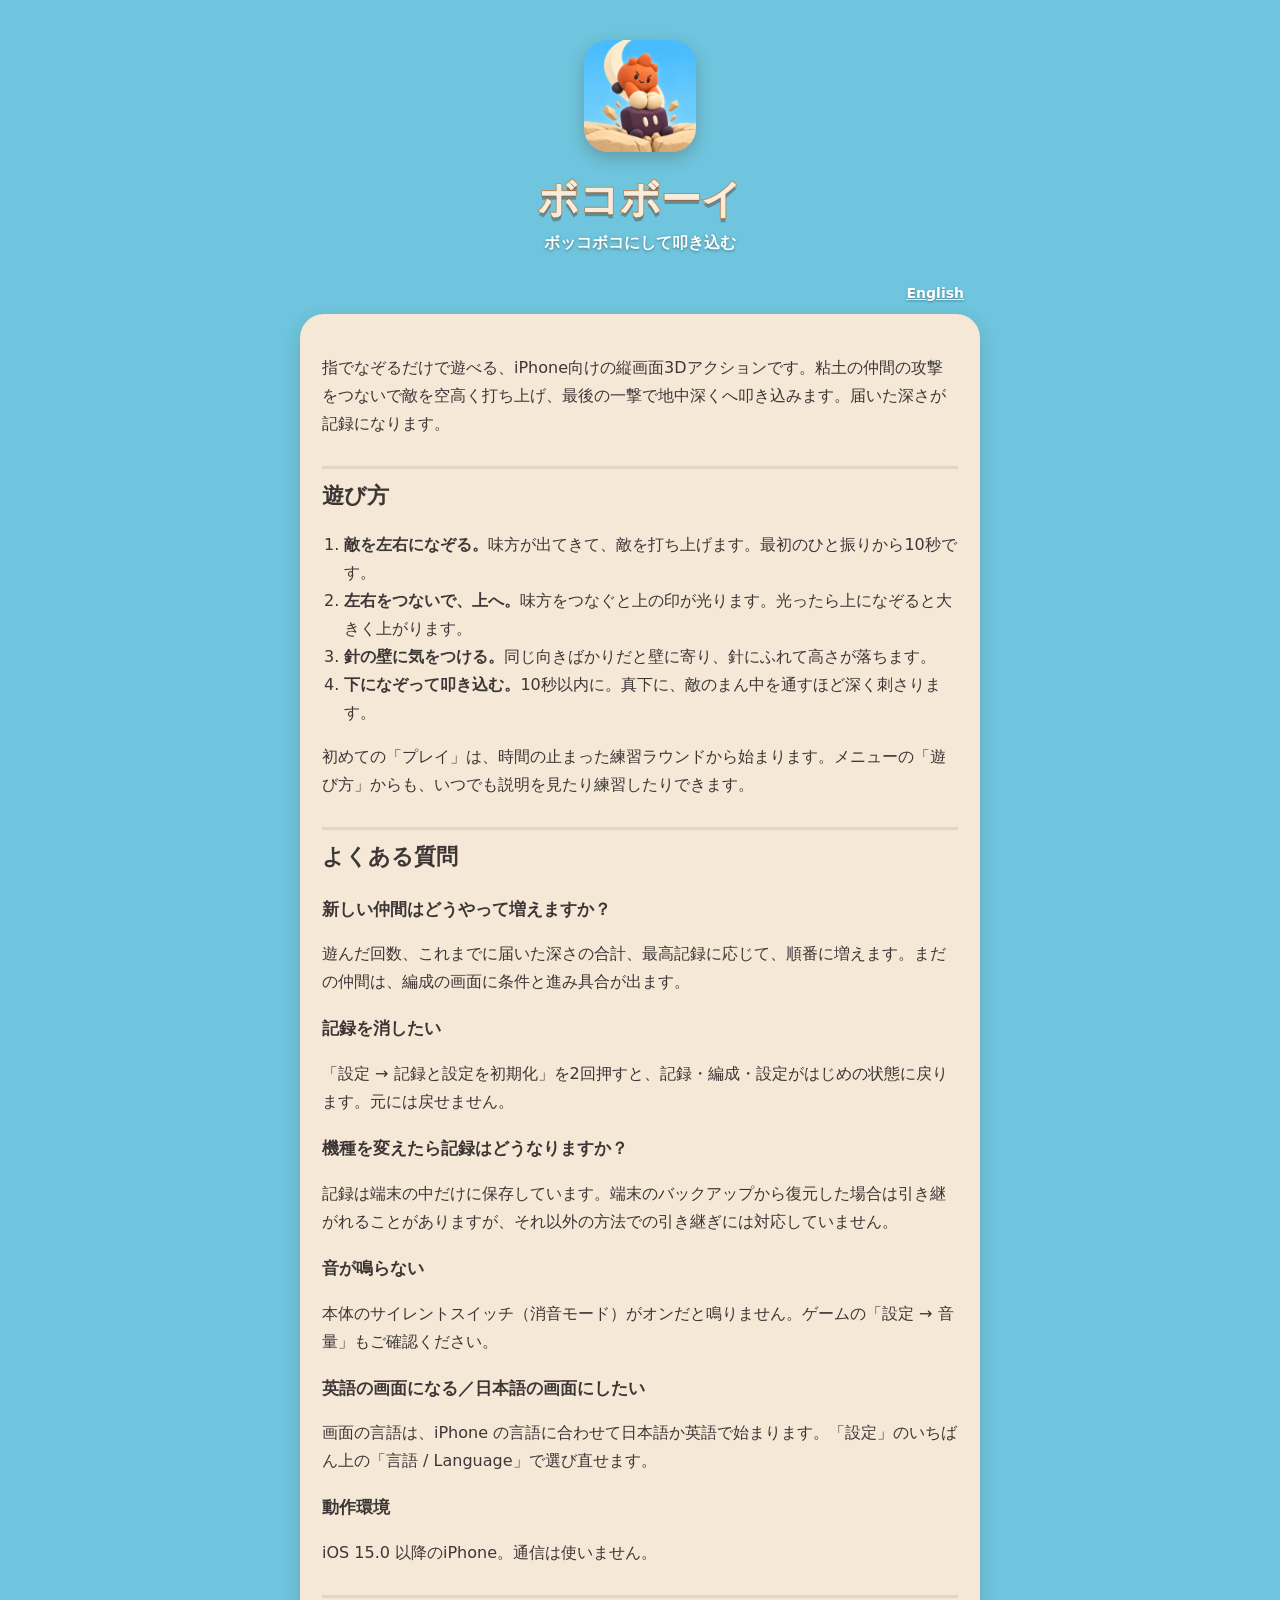
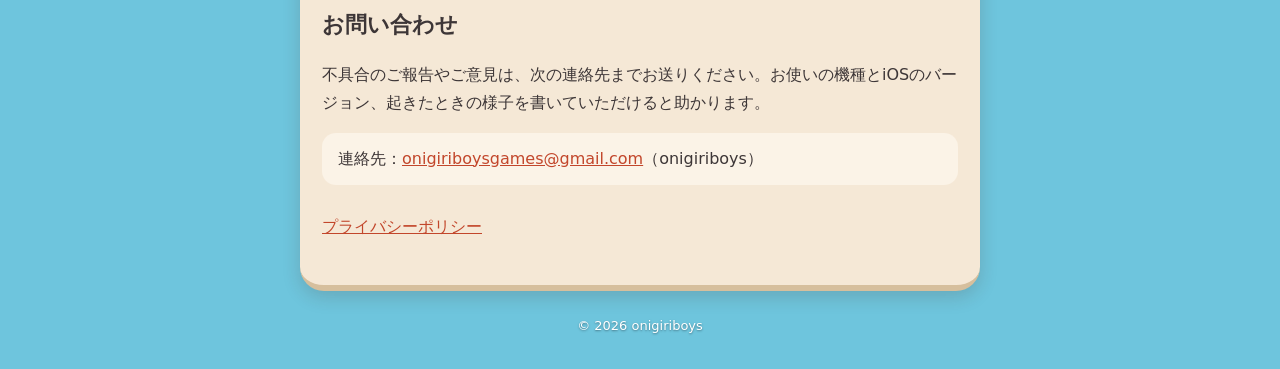
==== index.html @ 04bfdd32 "Bokoboy support and privacy pages" ====
<!doctype html>
<html lang="ja">
<head>
<meta charset="utf-8">
<meta name="viewport" content="width=device-width, initial-scale=1">
<title>ボコボーイ｜サポート</title>
<meta name="description" content="ボッコボコにして叩き込む。iPhone向け縦画面アクション「ボコボーイ」のサポートページ。">
<link rel="alternate" hreflang="en" href="en.html">
<link rel="stylesheet" href="style.css">
</head>
<body>
<header class="hero">
  <img src="icon.png" alt="" width="112" height="112" class="icon">
  <h1>ボコボーイ</h1>
  <p class="tagline">ボッコボコにして叩き込む</p>
</header>
<p class="lang"><a href="en.html" hreflang="en" lang="en">English</a></p>
<main>
  <p>指でなぞるだけで遊べる、iPhone向けの縦画面3Dアクションです。粘土の仲間の攻撃をつないで敵を空高く打ち上げ、最後の一撃で地中深くへ叩き込みます。届いた深さが記録になります。</p>

  <h2>遊び方</h2>
  <ol>
    <li><strong>敵を左右になぞる。</strong>味方が出てきて、敵を打ち上げます。最初のひと振りから10秒です。</li>
    <li><strong>左右をつないで、上へ。</strong>味方をつなぐと上の印が光ります。光ったら上になぞると大きく上がります。</li>
    <li><strong>針の壁に気をつける。</strong>同じ向きばかりだと壁に寄り、針にふれて高さが落ちます。</li>
    <li><strong>下になぞって叩き込む。</strong>10秒以内に。真下に、敵のまん中を通すほど深く刺さります。</li>
  </ol>
  <p>初めての「プレイ」は、時間の止まった練習ラウンドから始まります。メニューの「遊び方」からも、いつでも説明を見たり練習したりできます。</p>

  <h2>よくある質問</h2>
  <h3>新しい仲間はどうやって増えますか？</h3>
  <p>遊んだ回数、これまでに届いた深さの合計、最高記録に応じて、順番に増えます。まだの仲間は、編成の画面に条件と進み具合が出ます。</p>
  <h3>記録を消したい</h3>
  <p>「設定 → 記録と設定を初期化」を2回押すと、記録・編成・設定がはじめの状態に戻ります。元には戻せません。</p>
  <h3>機種を変えたら記録はどうなりますか？</h3>
  <p>記録は端末の中だけに保存しています。端末のバックアップから復元した場合は引き継がれることがありますが、それ以外の方法での引き継ぎには対応していません。</p>
  <h3>音が鳴らない</h3>
  <p>本体のサイレントスイッチ（消音モード）がオンだと鳴りません。ゲームの「設定 → 音量」もご確認ください。</p>
  <h3>英語の画面になる／日本語の画面にしたい</h3>
  <p>画面の言語は、iPhone の言語に合わせて日本語か英語で始まります。「設定」のいちばん上の「言語 / Language」で選び直せます。</p>
  <h3>動作環境</h3>
  <p>iOS 15.0 以降のiPhone。通信は使いません。</p>

  <h2 id="contact">お問い合わせ</h2>
  <p>不具合のご報告やご意見は、次の連絡先までお送りください。お使いの機種とiOSのバージョン、起きたときの様子を書いていただけると助かります。</p>
  <p class="contact">連絡先：<a href="mailto:onigiriboysgames@gmail.com">onigiriboysgames@gmail.com</a>（onigiriboys）</p>

  <p class="links"><a href="privacy.html">プライバシーポリシー</a></p>
</main>
<footer>© 2026 onigiriboys</footer>
</body>
</html>
---- style.css ----
/* ボコボーイ（2026-10-12に Air Combo Lab から改名）のサポート・プライバシーポリシーのページ。色はゲームの画面（scripts/m1/ui.gd）と同じ。
   日本語（index.html・privacy.html）と英語（en.html・privacy-en.html）の4枚で共有する。 */
:root {
  --sky: #6ec5dd;
  --cream: #f5e8d6;
  --cream-light: #fbf3e7;
  --edge: #d6bf9d;
  --ink: #3d3637;
  --ink-soft: #665f66;
  --terracotta: #c2462b;
  --title: #f8eddd;
  --title-rim: #b98f66;
}
* { box-sizing: border-box; }
body {
  margin: 0;
  background: var(--sky);
  color: var(--ink);
  font-family: "Hiragino Maru Gothic ProN", "Hiragino Sans", "Yu Gothic", "Noto Sans JP", system-ui, sans-serif;
  line-height: 1.75;
  -webkit-text-size-adjust: 100%;
}
.hero { text-align: center; padding: 40px 16px 8px; }
.hero .icon { border-radius: 24px; box-shadow: 0 6px 16px rgba(61, 40, 25, .25); }
.hero h1 {
  margin: 16px 0 0;
  font-size: 40px;
  line-height: 1.1;
  color: var(--title);
  -webkit-text-stroke: 2px var(--title-rim);
  paint-order: stroke fill;
  text-shadow: 0 4px 0 rgba(61, 40, 30, .35);
}
.tagline { margin: 8px 0 0; color: #fff; font-weight: bold; text-shadow: 0 1px 3px rgba(32, 48, 58, .5); }
.lang { max-width: 680px; margin: 16px auto 0; padding: 0 16px; text-align: right; font-size: 14px; }
.lang a { color: #fff; font-weight: bold; text-shadow: 0 1px 2px rgba(32, 48, 58, .5); }
main {
  max-width: 680px;
  margin: 24px auto;
  padding: 24px 22px 28px;
  background: var(--cream);
  border-radius: 24px;
  border-bottom: 6px solid var(--edge);
  box-shadow: 0 6px 18px rgba(77, 46, 26, .18);
}
.lang + main { margin-top: 8px; }
@media (max-width: 712px) { main { margin: 16px; } .lang + main { margin-top: 8px; } }
h1 { font-size: 28px; margin: 4px 0; }
h2 { font-size: 22px; margin: 28px 0 8px; padding-top: 8px; border-top: 3px solid #e4d5bf; }
h3 { font-size: 17px; margin: 18px 0 4px; }
p, li { font-size: 16px; }
ul, ol { padding-left: 1.4em; }
a { color: var(--terracotta); overflow-wrap: anywhere; }
.crumb { margin: 0; font-size: 14px; }
.date { color: var(--ink-soft); font-size: 14px; margin-top: 0; }
.contact { background: var(--cream-light); padding: 12px 16px; border-radius: 14px; }
.links { margin-top: 28px; }
footer { text-align: center; color: #fff; font-size: 13px; padding: 0 16px 32px; text-shadow: 0 1px 2px rgba(32, 48, 58, .5); }
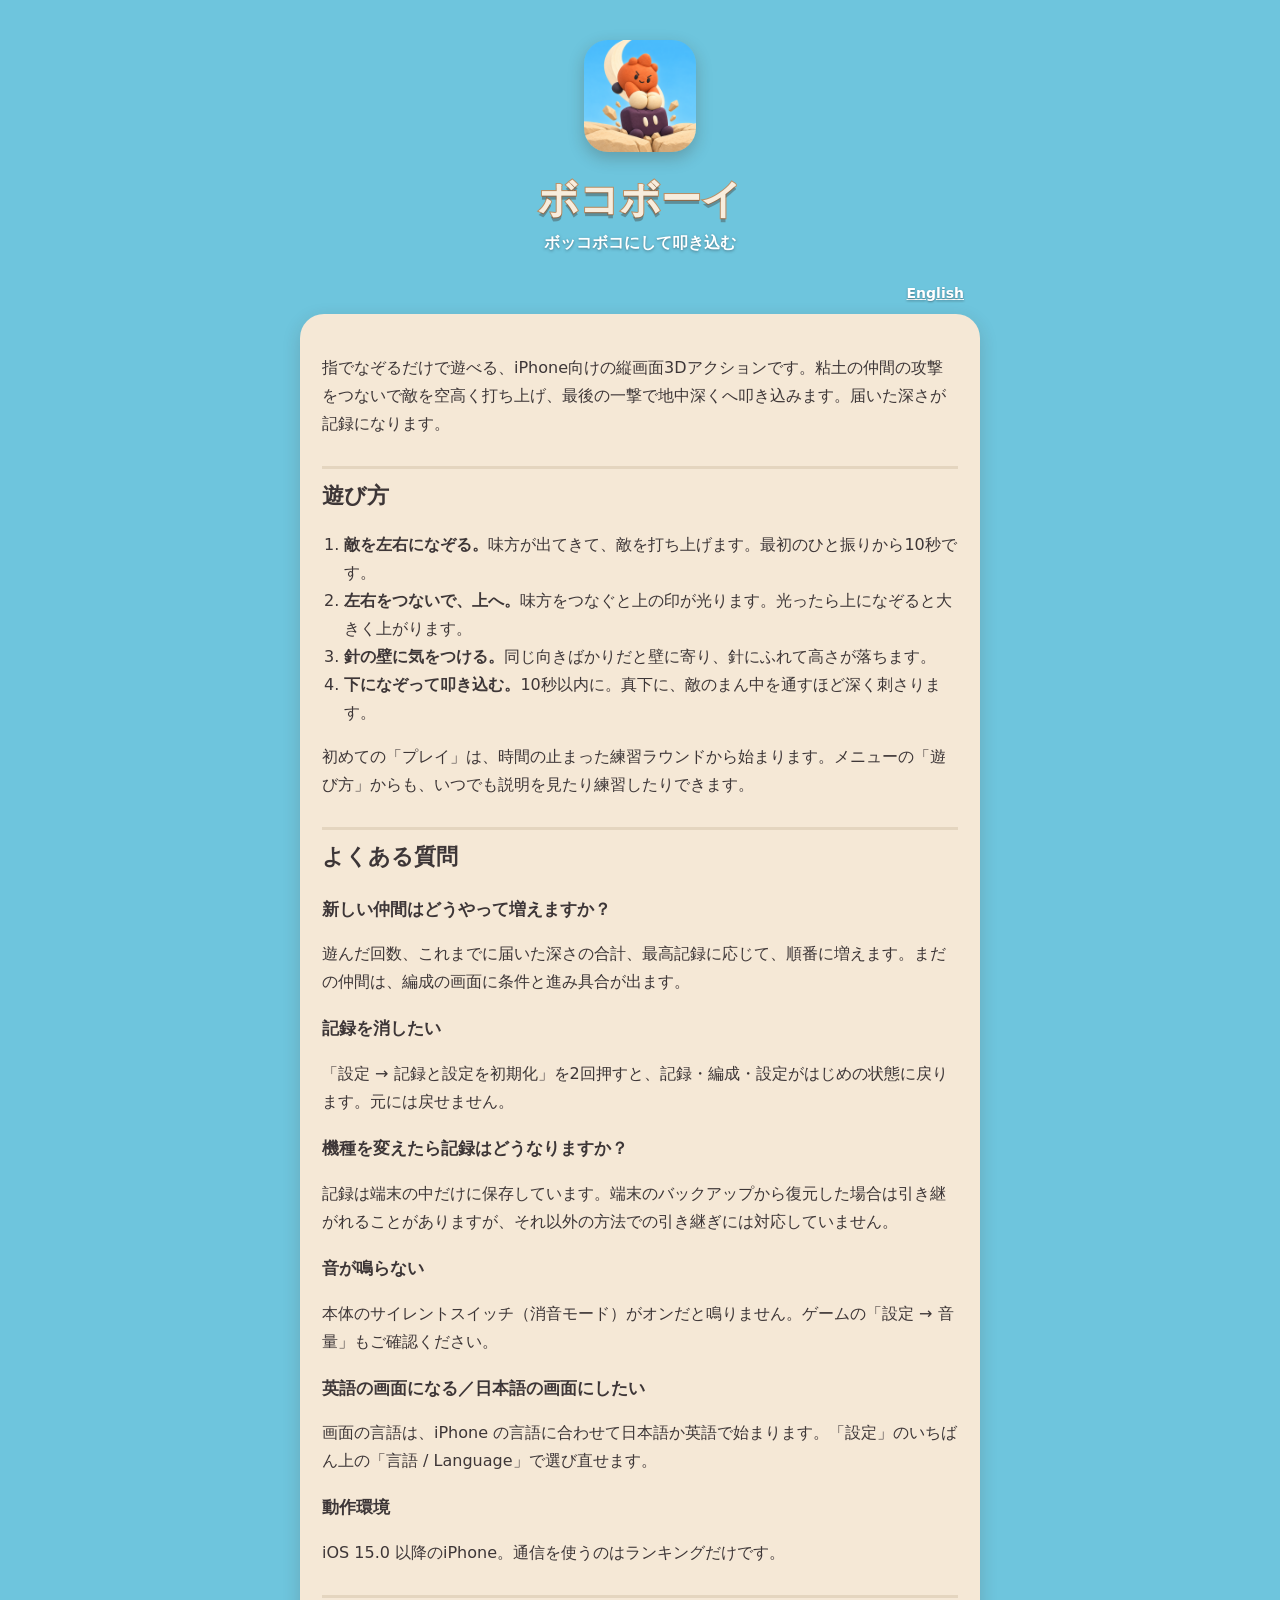
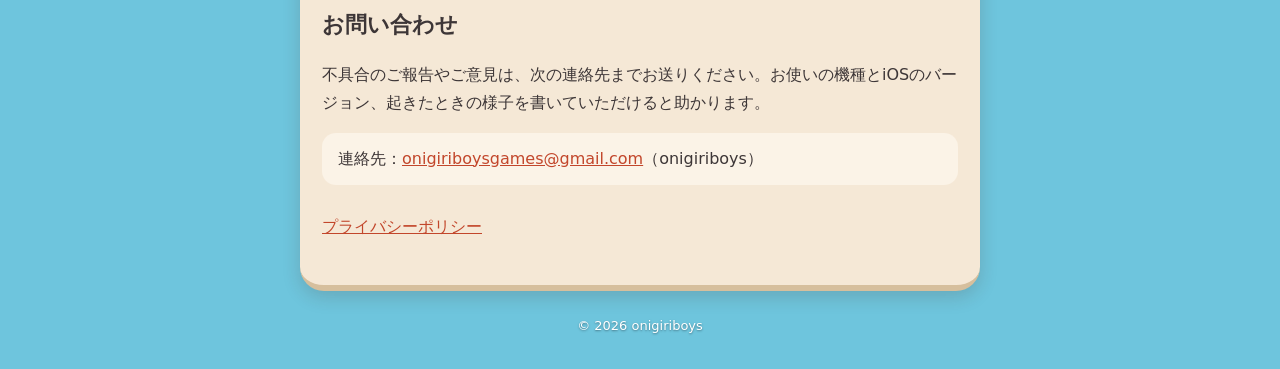
==== commit 134dc354: "Privacy policy and support: add the ranking (2026-10-25)" ====
--- a/index.html
+++ b/index.html
@@ -39,7 +39,7 @@
   <h3>英語の画面になる／日本語の画面にしたい</h3>
   <p>画面の言語は、iPhone の言語に合わせて日本語か英語で始まります。「設定」のいちばん上の「言語 / Language」で選び直せます。</p>
   <h3>動作環境</h3>
-  <p>iOS 15.0 以降のiPhone。通信は使いません。</p>
+  <p>iOS 15.0 以降のiPhone。通信を使うのはランキングだけです。</p>
 
   <h2 id="contact">お問い合わせ</h2>
   <p>不具合のご報告やご意見は、次の連絡先までお送りください。お使いの機種とiOSのバージョン、起きたときの様子を書いていただけると助かります。</p>
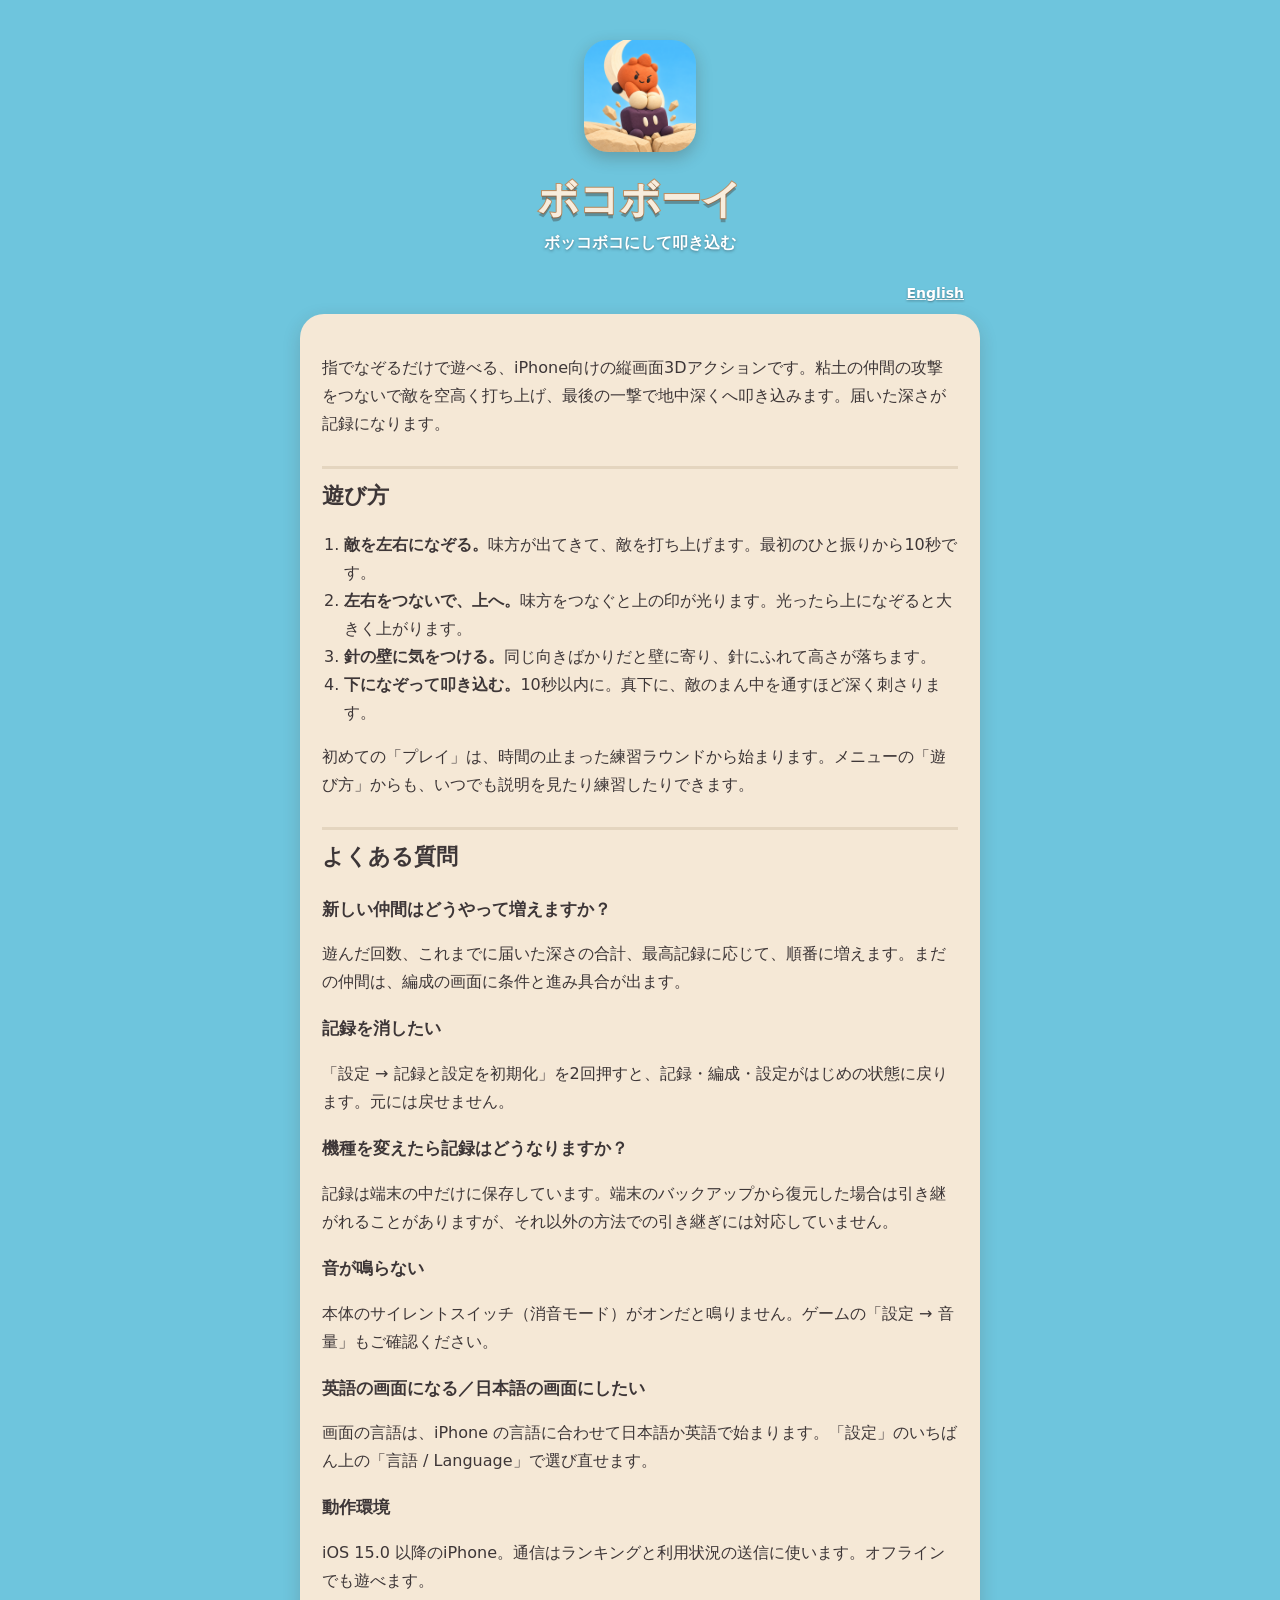
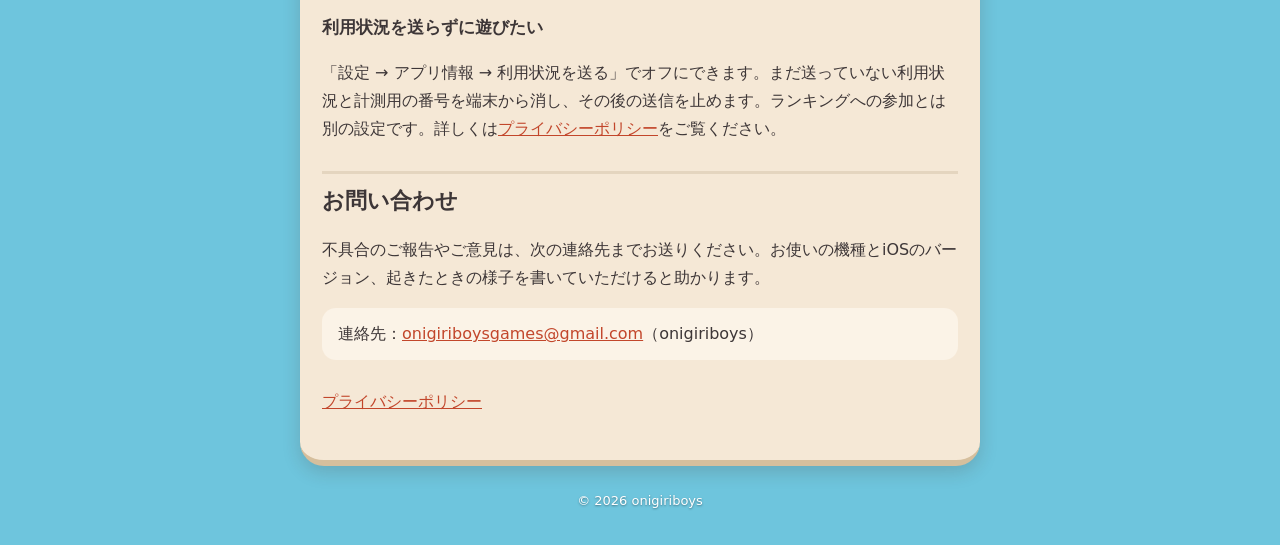
==== commit d76c31cc: "Privacy policy: usage analytics and cumulative digging distance (2026-11-17)" ====
--- a/index.html
+++ b/index.html
@@ -39,7 +39,9 @@
   <h3>英語の画面になる／日本語の画面にしたい</h3>
   <p>画面の言語は、iPhone の言語に合わせて日本語か英語で始まります。「設定」のいちばん上の「言語 / Language」で選び直せます。</p>
   <h3>動作環境</h3>
-  <p>iOS 15.0 以降のiPhone。通信を使うのはランキングだけです。</p>
+  <p>iOS 15.0 以降のiPhone。通信はランキングと利用状況の送信に使います。オフラインでも遊べます。</p>
+  <h3>利用状況を送らずに遊びたい</h3>
+  <p>「設定 → アプリ情報 → 利用状況を送る」でオフにできます。まだ送っていない利用状況と計測用の番号を端末から消し、その後の送信を止めます。ランキングへの参加とは別の設定です。詳しくは<a href="privacy.html">プライバシーポリシー</a>をご覧ください。</p>
 
   <h2 id="contact">お問い合わせ</h2>
   <p>不具合のご報告やご意見は、次の連絡先までお送りください。お使いの機種とiOSのバージョン、起きたときの様子を書いていただけると助かります。</p>
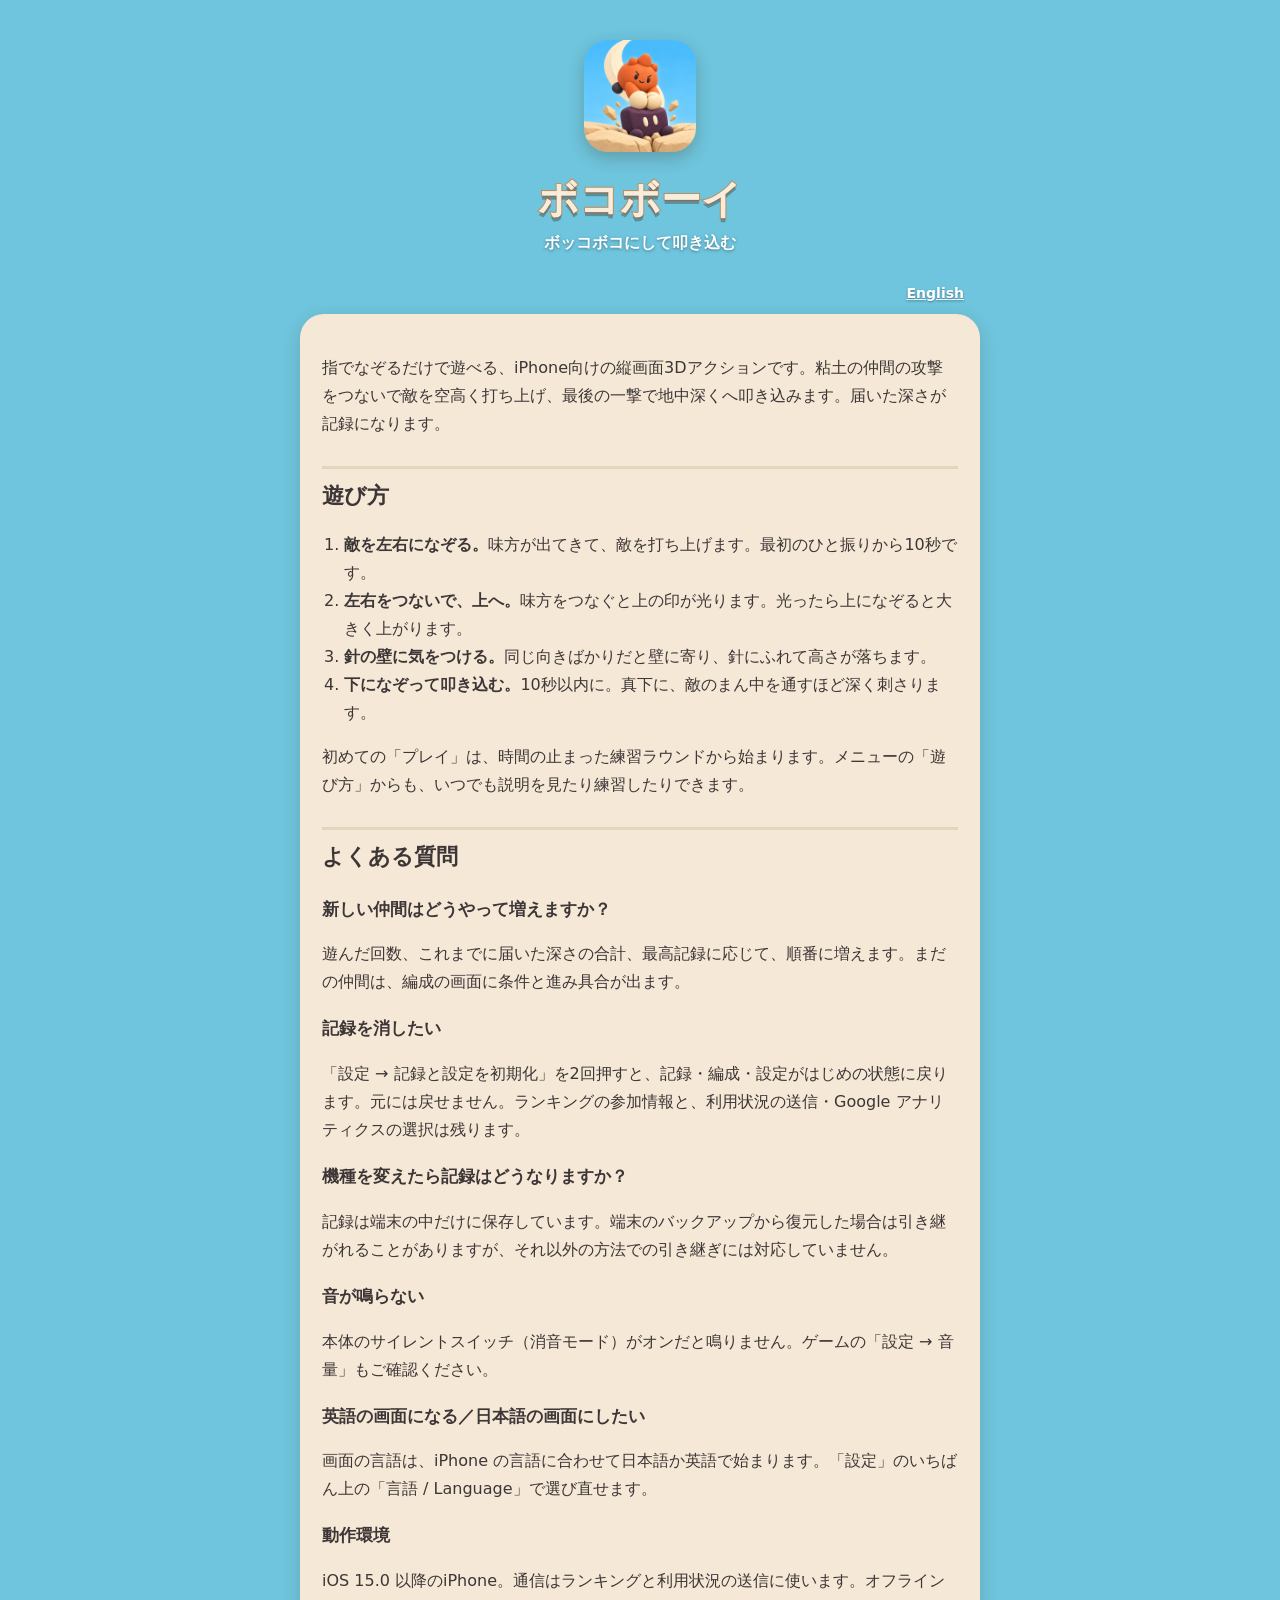
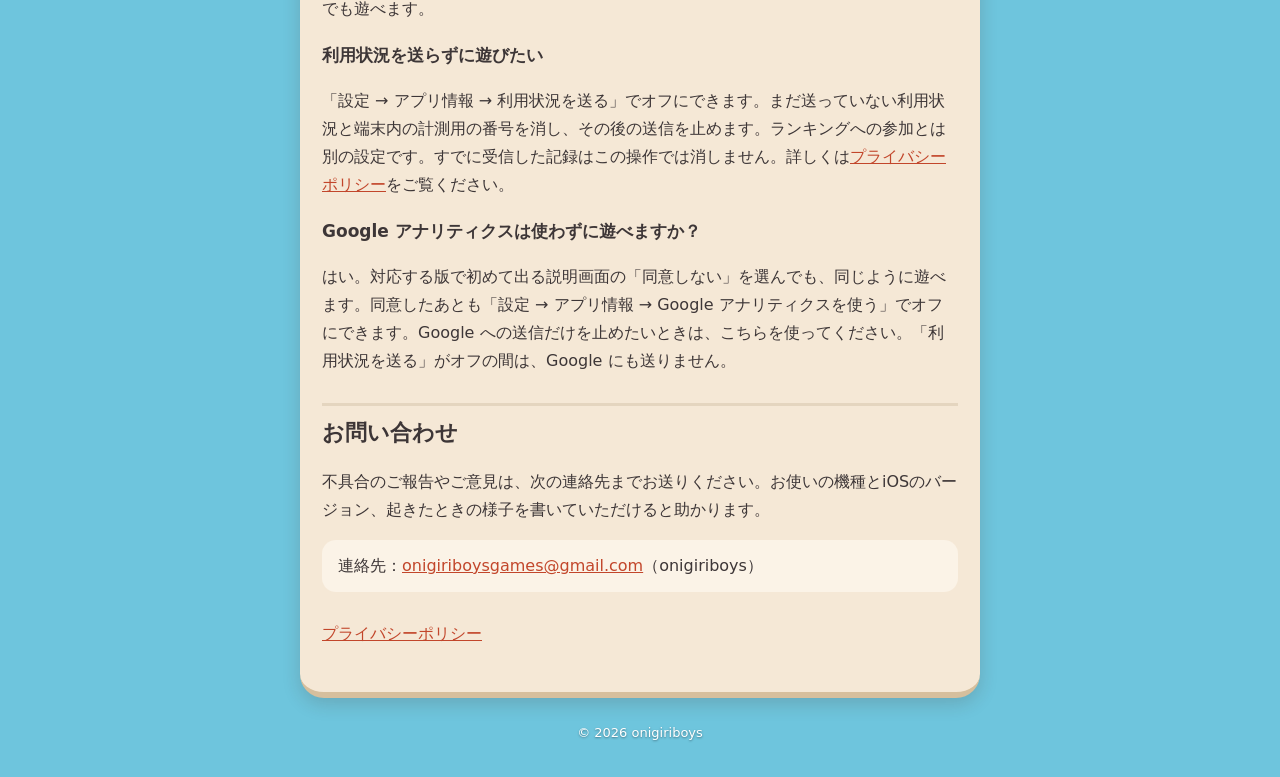
==== commit 9e76fb84: "Google Analyticsの同意と停止、保存期間をポリシーに追記" ====
--- a/index.html
+++ b/index.html
@@ -31,7 +31,7 @@
   <h3>新しい仲間はどうやって増えますか？</h3>
   <p>遊んだ回数、これまでに届いた深さの合計、最高記録に応じて、順番に増えます。まだの仲間は、編成の画面に条件と進み具合が出ます。</p>
   <h3>記録を消したい</h3>
-  <p>「設定 → 記録と設定を初期化」を2回押すと、記録・編成・設定がはじめの状態に戻ります。元には戻せません。</p>
+  <p>「設定 → 記録と設定を初期化」を2回押すと、記録・編成・設定がはじめの状態に戻ります。元には戻せません。ランキングの参加情報と、利用状況の送信・Google アナリティクスの選択は残ります。</p>
   <h3>機種を変えたら記録はどうなりますか？</h3>
   <p>記録は端末の中だけに保存しています。端末のバックアップから復元した場合は引き継がれることがありますが、それ以外の方法での引き継ぎには対応していません。</p>
   <h3>音が鳴らない</h3>
@@ -41,7 +41,9 @@
   <h3>動作環境</h3>
   <p>iOS 15.0 以降のiPhone。通信はランキングと利用状況の送信に使います。オフラインでも遊べます。</p>
   <h3>利用状況を送らずに遊びたい</h3>
-  <p>「設定 → アプリ情報 → 利用状況を送る」でオフにできます。まだ送っていない利用状況と計測用の番号を端末から消し、その後の送信を止めます。ランキングへの参加とは別の設定です。詳しくは<a href="privacy.html">プライバシーポリシー</a>をご覧ください。</p>
+  <p>「設定 → アプリ情報 → 利用状況を送る」でオフにできます。まだ送っていない利用状況と端末内の計測用の番号を消し、その後の送信を止めます。ランキングへの参加とは別の設定です。すでに受信した記録はこの操作では消しません。詳しくは<a href="privacy.html">プライバシーポリシー</a>をご覧ください。</p>
+  <h3>Google アナリティクスは使わずに遊べますか？</h3>
+  <p>はい。対応する版で初めて出る説明画面の「同意しない」を選んでも、同じように遊べます。同意したあとも「設定 → アプリ情報 → Google アナリティクスを使う」でオフにできます。Google への送信だけを止めたいときは、こちらを使ってください。「利用状況を送る」がオフの間は、Google にも送りません。</p>
 
   <h2 id="contact">お問い合わせ</h2>
   <p>不具合のご報告やご意見は、次の連絡先までお送りください。お使いの機種とiOSのバージョン、起きたときの様子を書いていただけると助かります。</p>
